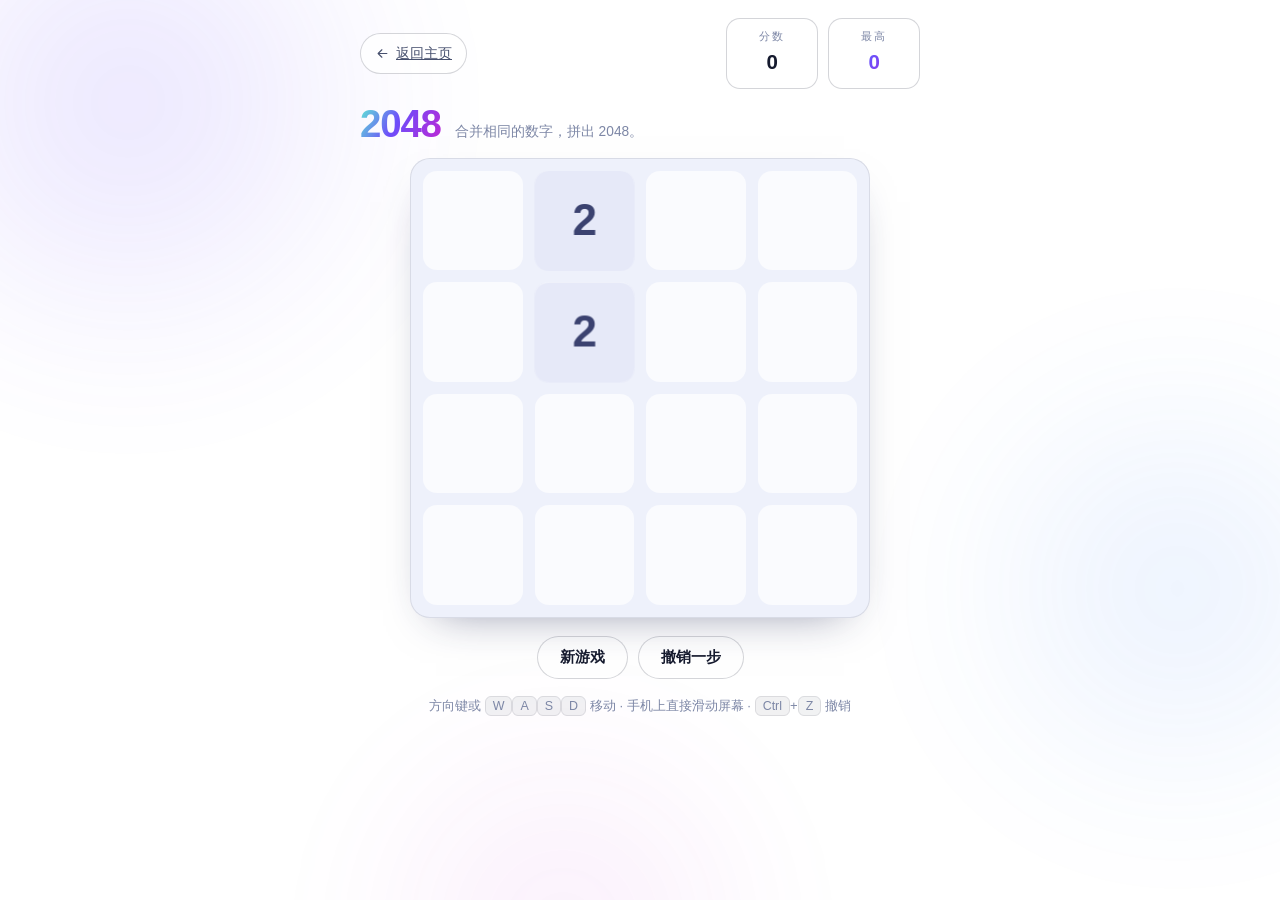
==== 2048.html @ eea37435 "Add a hand-written 2048 game and make it the homepage game entry" ====
<!DOCTYPE html>
<html lang="zh-CN">
<head>
<meta charset="UTF-8">
<meta name="viewport" content="width=device-width, initial-scale=1, viewport-fit=cover">
<title>2048 · 杨鹏博的小游戏</title>
<meta name="description" content="一个用原生 HTML / CSS / JavaScript 手写的 2048：方向键或滑动合并数字，争取拼出 2048。">
<meta name="theme-color" content="#ffffff">
<link rel="icon" href="assets/favicon.svg" type="image/svg+xml">
<style>
  :root{
    --bg:#ffffff;
    --text:#151a2e;
    --text-2:#47506e;
    --text-3:#7d87a6;
    --violet:#6d4dfa;
    --blue:#3b82f6;
    --pink:#c026d3;
    --stroke:rgba(21,26,46,.10);
    --stroke-2:rgba(21,26,46,.18);
    --grad:linear-gradient(120deg,#5eead4,#6d4dfa 45%,#c026d3);
    --board:#eef1fb;
    --cell:rgba(255,255,255,.72);
    --ease:cubic-bezier(.16,1,.3,1);
    --font:"Inter var","Inter",-apple-system,BlinkMacSystemFont,"Segoe UI","PingFang SC","Hiragino Sans GB","Microsoft YaHei",sans-serif;
    /* 棋盘几何：JS 会读取这几个值来摆放方块 */
    --gap:12px;
    --pad:12px;
    --radius:14px;
    --size:min(88vw, 460px, calc(100svh - 320px));
  }
  @media (max-width: 640px){ :root{ --gap:9px; --pad:9px; --radius:11px; } }
  @media (max-height: 760px){ :root{ --size:min(88vw, 460px, calc(100svh - 286px)); } }

  *,*::before,*::after{ box-sizing:border-box; margin:0; padding:0; }
  body{
    min-height:100svh; background:var(--bg); color:var(--text);
    font-family:var(--font); line-height:1.7;
    display:flex; flex-direction:column; align-items:center;
    padding:18px 16px calc(18px + env(safe-area-inset-bottom));
    -webkit-font-smoothing:antialiased; overscroll-behavior:none;
  }
  /* 背景：与主页一致的蓝紫光斑 */
  .bgfx{ position:fixed; inset:0; z-index:-1; overflow:hidden; background:var(--bg); }
  .bgfx i{ position:absolute; border-radius:50%; filter:blur(80px); opacity:.30; }
  .bgfx i:nth-child(1){ width:52vmax; height:52vmax; left:-16vmax; top:-18vmax; background:radial-gradient(circle,rgba(109,77,250,.55),transparent 62%); }
  .bgfx i:nth-child(2){ width:44vmax; height:44vmax; right:-14vmax; top:24vmax; background:radial-gradient(circle,rgba(59,130,246,.42),transparent 62%); }
  .bgfx i:nth-child(3){ width:40vmax; height:40vmax; left:24vmax; bottom:-22vmax; background:radial-gradient(circle,rgba(192,38,211,.32),transparent 62%); }

  .wrap{ width:min(560px,100%); }

  /* 顶栏 */
  .top{ display:flex; align-items:center; gap:12px; margin-bottom:16px; }
  .back{
    display:inline-flex; align-items:center; gap:6px; padding:8px 14px; border-radius:999px;
    font-size:.86rem; color:var(--text-2); border:1px solid var(--stroke-2);
    background:rgba(255,255,255,.7); transition:color .3s, background .3s, transform .3s var(--ease);
  }
  .back:hover{ color:var(--violet); background:#fff; transform:translateY(-2px); }
  .spacer{ flex:1 }

  /* 计分 */
  .scores{ display:flex; gap:10px; }
  .score{
    min-width:92px; padding:8px 14px; border-radius:14px; text-align:center;
    background:rgba(255,255,255,.72); border:1px solid var(--stroke-2);
  }
  .score span{ display:block; font-size:.68rem; letter-spacing:.16em; text-transform:uppercase; color:var(--text-3); }
  .score b{ display:block; font-size:1.28rem; font-variant-numeric:tabular-nums; letter-spacing:-.01em; }
  .score.best b{ background:var(--grad); -webkit-background-clip:text; background-clip:text; -webkit-text-fill-color:transparent; }

  .head{ display:flex; align-items:flex-end; gap:14px; margin-bottom:14px; flex-wrap:wrap; }
  h1{ font-size:clamp(1.7rem,6vw,2.4rem); line-height:1; letter-spacing:-.03em;
      background:var(--grad); -webkit-background-clip:text; background-clip:text; -webkit-text-fill-color:transparent; }
  .tagline{ font-size:.86rem; color:var(--text-3); }

  /* 棋盘 */
  .board-wrap{ position:relative; width:var(--size); height:var(--size); margin:0 auto; }
  .board{
    position:absolute; inset:0; border-radius:calc(var(--radius) + 6px);
    background:var(--board); border:1px solid var(--stroke);
    box-shadow:0 18px 44px -26px rgba(30,37,80,.55);
    padding:var(--pad);
  }
  .cells{ position:absolute; inset:var(--pad); display:grid; grid-template-columns:repeat(4,1fr); grid-template-rows:repeat(4,1fr); gap:var(--gap); }
  .cells i{ border-radius:var(--radius); background:var(--cell); }
  .tiles{ position:absolute; inset:var(--pad); }
  .tile{
    position:absolute; left:0; top:0;
    display:grid; place-items:center; border-radius:var(--radius);
    font-weight:800; letter-spacing:-.02em; font-variant-numeric:tabular-nums;
    transition:transform .13s var(--ease), background .18s, color .18s;
    will-change:transform;
  }
  .tile.is-new{ animation:appear .18s var(--ease); }
  .tile.is-merged{ animation:pop .19s var(--ease); }
  @keyframes appear{ from{ transform:var(--pos) scale(.4); opacity:0 } to{ transform:var(--pos) scale(1); opacity:1 } }
  @keyframes pop{ 0%{ transform:var(--pos) scale(1) } 50%{ transform:var(--pos) scale(1.16) } 100%{ transform:var(--pos) scale(1) } }

  /* 方块配色：低数值走蓝紫，高数值逐步转向粉/金，和站点色调一致 */
  .v2{ background:#e6e9f8; color:#3b4270 }
  .v4{ background:#d5daf6; color:#333a66 }
  .v8{ background:linear-gradient(135deg,#8b74ff,#6d4dfa); color:#fff }
  .v16{ background:linear-gradient(135deg,#6d4dfa,#4f46e5); color:#fff }
  .v32{ background:linear-gradient(135deg,#4f46e5,#3b82f6); color:#fff }
  .v64{ background:linear-gradient(135deg,#3b82f6,#0ea5e9); color:#fff }
  .v128{ background:linear-gradient(135deg,#0ea5e9,#22d3ee); color:#04222b }
  .v256{ background:linear-gradient(135deg,#14b8a6,#5eead4); color:#062b26 }
  .v512{ background:linear-gradient(135deg,#c026d3,#a21caf); color:#fff }
  .v1024{ background:linear-gradient(135deg,#a21caf,#f43f5e); color:#fff }
  .v2048{ background:var(--grad); color:#fff; box-shadow:0 0 0 2px rgba(109,77,250,.35), 0 12px 30px -12px rgba(109,77,250,.9) }
  .vbig{ background:#151a2e; color:#ffd894 }

  /* 覆盖层 */
  .overlay{
    position:absolute; inset:0; border-radius:calc(var(--radius) + 6px);
    display:none; place-items:center; text-align:center; padding:20px;
    background:rgba(255,255,255,.86);
    backdrop-filter:blur(6px); -webkit-backdrop-filter:blur(6px);
    animation:fade .25s var(--ease);
  }
  .overlay.on{ display:grid }
  @keyframes fade{ from{ opacity:0 } to{ opacity:1 } }
  .overlay h2{ font-size:clamp(1.4rem,5vw,1.9rem); letter-spacing:-.02em; }
  .overlay p{ margin-top:8px; color:var(--text-2); font-size:.92rem; }
  .overlay .btns{ display:flex; gap:10px; flex-wrap:wrap; justify-content:center; margin-top:18px; }

  .btn{
    display:inline-flex; align-items:center; gap:8px; padding:11px 22px; border-radius:999px;
    font-size:.92rem; font-weight:600; border:1px solid var(--stroke-2); cursor:pointer;
    background:rgba(255,255,255,.8); color:var(--text);
    transition:transform .35s var(--ease), background .3s, box-shadow .3s, color .3s;
  }
  .btn:hover{ transform:translateY(-2px); background:#fff }
  .btn--primary{ background:var(--grad); color:#fff; border-color:transparent; box-shadow:0 16px 34px -18px rgba(109,77,250,.9) }
  .btn--primary:hover{ box-shadow:0 22px 44px -18px rgba(109,77,250,1) }

  /* 控制区 */
  .controls{ display:flex; gap:10px; flex-wrap:wrap; justify-content:center; margin-top:18px }
  .tips{ margin-top:16px; text-align:center; font-size:.82rem; color:var(--text-3) }
  .tips kbd{
    font-family:inherit; font-size:.78rem; padding:2px 7px; border-radius:6px;
    background:rgba(21,26,46,.06); border:1px solid var(--stroke);
  }
  @media (max-width:640px){ .tips .kb-only{ display:none } }
  @media print{ .bgfx,.controls,.tips{ display:none } }
  @media (prefers-reduced-motion: reduce){
    *{ animation-duration:.001ms !important; transition-duration:.001ms !important }
  }
</style>
</head>
<body>
<div class="bgfx" aria-hidden="true"><i></i><i></i><i></i></div>

<div class="wrap">
  <div class="top">
    <a class="back" href="index.html">
      <svg viewBox="0 0 24 24" width="15" height="15" aria-hidden="true"><path d="M19 12H5M11 6l-6 6 6 6" fill="none" stroke="currentColor" stroke-width="1.8" stroke-linecap="round" stroke-linejoin="round"/></svg>
      返回主页
    </a>
    <span class="spacer"></span>
    <div class="scores">
      <div class="score"><span>分数</span><b id="score">0</b></div>
      <div class="score best"><span>最高</span><b id="best">0</b></div>
    </div>
  </div>

  <div class="head">
    <h1>2048</h1>
    <p class="tagline">合并相同的数字，拼出 2048。</p>
  </div>

  <div class="board-wrap">
    <div class="board">
      <div class="cells" aria-hidden="true">
        <i></i><i></i><i></i><i></i>
        <i></i><i></i><i></i><i></i>
        <i></i><i></i><i></i><i></i>
        <i></i><i></i><i></i><i></i>
      </div>
      <div class="tiles" id="tiles"></div>
    </div>
    <div class="overlay" id="overlay">
      <div>
        <h2 id="ovTitle">游戏结束</h2>
        <p id="ovText"></p>
        <div class="btns">
          <button class="btn btn--primary" id="ovMain" type="button">再来一局</button>
          <button class="btn" id="ovUndo" type="button">撤销一步</button>
        </div>
      </div>
    </div>
  </div>

  <div class="controls">
    <button class="btn" id="newGame" type="button">新游戏</button>
    <button class="btn" id="undoBtn" type="button">撤销一步</button>
  </div>

  <p class="tips">
    <span class="kb-only">方向键或 <kbd>W</kbd><kbd>A</kbd><kbd>S</kbd><kbd>D</kbd> 移动 · </span>
    手机上直接滑动屏幕 · <kbd>Ctrl</kbd>+<kbd>Z</kbd> 撤销
  </p>
</div>

<script>
(function () {
  'use strict';

  var SIZE = 4, TARGET = 2048;
  var tilesEl = document.getElementById('tiles');
  var scoreEl = document.getElementById('score');
  var bestEl  = document.getElementById('best');
  var overlay = document.getElementById('overlay');
  var ovTitle = document.getElementById('ovTitle');
  var ovText  = document.getElementById('ovText');
  var ovMain  = document.getElementById('ovMain');
  var ovUndo  = document.getElementById('ovUndo');
  var board   = document.querySelector('.board');

  var STORE_BEST = 'ypb-2048-best';
  var grid, tiles, score, best = 0, uid = 0, over = false, won = false, keepPlaying = false;
  var history = [];
  var locked = false;

  try { best = parseInt(localStorage.getItem(STORE_BEST) || '0', 10) || 0; } catch (e) { best = 0; }
  bestEl.textContent = best;

  /* 几何：从 CSS 变量读出间隙与内边距，方块用像素定位，动画才顺滑 */
  function geo() {
    var cs = getComputedStyle(document.documentElement);
    var gap = parseFloat(cs.getPropertyValue('--gap')) || 12;
    var pad = parseFloat(cs.getPropertyValue('--pad')) || 12;
    var w = board.clientWidth;
    var inner = w - pad * 2;
    var cell = (inner - gap * (SIZE - 1)) / SIZE;
    return { gap: gap, pad: pad, cell: cell, inner: inner };
  }
  function posOf(r, c) {
    var g = geo();
    return { x: c * (g.cell + g.gap), y: r * (g.cell + g.gap), cell: g.cell };
  }

  function newGrid() {
    grid = [];
    for (var r = 0; r < SIZE; r++) { var row = []; for (var c = 0; c < SIZE; c++) row.push(null); grid.push(row); }
  }

  function emptyCells() {
    var out = [];
    for (var r = 0; r < SIZE; r++) for (var c = 0; c < SIZE; c++) if (!grid[r][c]) out.push({ r: r, c: c });
    return out;
  }

  function addRandom() {
    var free = emptyCells();
    if (!free.length) return null;
    var spot = free[Math.floor(Math.random() * free.length)];
    var t = { id: ++uid, value: Math.random() < 0.9 ? 2 : 4, r: spot.r, c: spot.c, isNew: true };
    grid[spot.r][spot.c] = t;
    tiles.push(t);
    return t;
  }

  /* ---------- 渲染 ---------- */
  var nodes = Object.create(null);

  function classFor(v) {
    if (v <= 2048) return 'v' + v;
    return 'vbig';
  }
  function fontFor(v, cell) {
    var len = String(v).length;
    var ratio = len <= 2 ? 0.44 : (len === 3 ? 0.36 : (len === 4 ? 0.29 : 0.24));
    return Math.max(12, Math.round(cell * ratio));
  }

  function render() {
    var g = geo();
    var seen = Object.create(null);

    for (var i = 0; i < tiles.length; i++) {
      var t = tiles[i];
      var node = nodes[t.id];
      if (!node) {
        node = document.createElement('div');
        node.className = 'tile';
        node.textContent = t.value;
        tilesEl.appendChild(node);
        nodes[t.id] = node;
      }
      seen[t.id] = true;
      node.className = 'tile ' + classFor(t.value) + (t.isNew ? ' is-new' : '') + (t.merged ? ' is-merged' : '');
      node.textContent = t.value;
      var p = posOf(t.r, t.c);
      var size = g.cell;
      node.style.width = size + 'px';
      node.style.height = size + 'px';
      node.style.fontSize = fontFor(t.value, size) + 'px';
      var transform = 'translate3d(' + p.x + 'px,' + p.y + 'px,0)';
      node.style.setProperty('--pos', transform);
      node.style.transform = transform;
    }

    // 清掉已经不存在的（被合并掉的）方块
    for (var id in nodes) {
      if (!seen[id]) { if (nodes[id].parentNode) nodes[id].parentNode.removeChild(nodes[id]); delete nodes[id]; }
    }
    tiles.forEach(function (t) { t.isNew = false; t.merged = false; });
  }

  function paintScore() {
    scoreEl.textContent = score;
    bestEl.textContent = best;
  }

  function saveBest() {
    if (score > best) {
      best = score;
      try { localStorage.setItem(STORE_BEST, String(best)); } catch (e) {}
    }
    paintScore();
  }

  /* ---------- 移动 ---------- */
  function lineCells(dir, index) {
    var out = [];
    for (var i = 0; i < SIZE; i++) {
      if (dir === 'left')  out.push({ r: index, c: i });
      else if (dir === 'right') out.push({ r: index, c: SIZE - 1 - i });
      else if (dir === 'up')    out.push({ r: i, c: index });
      else                      out.push({ r: SIZE - 1 - i, c: index });
    }
    return out;
  }

  function move(dir) {
    if (over || locked) return;
    if (!keepPlaying && won) return;

    var snapshot = {
      grid: grid.map(function (row) { return row.map(function (t) { return t ? { id: t.id, value: t.value, r: t.r, c: t.c } : null; }); }),
      tiles: tiles.map(function (t) { return { id: t.id, value: t.value, r: t.r, c: t.c }; }),
      score: score,
      won: won, keepPlaying: keepPlaying, over: over
    };

    var moved = false, gained = 0;
    var removed = [];
    var merges = [];

    for (var i = 0; i < SIZE; i++) {
      var line = lineCells(dir, i);
      // 按移动方向取出该行/列上的方块
      var seq = [];
      for (var k = 0; k < line.length; k++) {
        var cell = line[k];
        if (grid[cell.r][cell.c]) seq.push(grid[cell.r][cell.c]);
      }
      var output = [];
      for (var n = 0; n < seq.length; n++) {
        if (n + 1 < seq.length && seq[n].value === seq[n + 1].value) {
          var merged = seq[n];
          var other = seq[n + 1];
          merged.value *= 2;
          gained += merged.value;
          merged.merged = true;
          merged.isNew = false;
          output.push(merged);
          removed.push(other);
          grid[other.r][other.c] = null;
          merges.push(merged);
          n++;
          if (merged.value >= TARGET) won = true;
        } else {
          output.push(seq[n]);
        }
      }
      // 重新落位
      for (var m = 0; m < line.length; m++) {
        var pos = line[m];
        var tile = output[m] || null;
        var prev = grid[pos.r][pos.c];
        if (prev && prev !== tile) grid[pos.r][pos.c] = null;
        grid[pos.r][pos.c] = tile;
        if (tile) {
          if (tile.r !== pos.r || tile.c !== pos.c) moved = true;
          tile.r = pos.r; tile.c = pos.c;
        }
      }
    }

    if (!moved) {
      // 位置没变也要处理合并（同数值相邻平移后合并算移动）
      if (!merges.length && !gained) {
        if (isOver()) endGame(false);
        return;
      }
    }

    tiles = tiles.filter(function (t) { return removed.indexOf(t) === -1; });
    score += gained;
    history.push(snapshot);
    if (history.length > 40) history.shift();

    addRandom();
    render();
    saveBest();

    if (won && !keepPlaying) {
      showOverlay('win');
      return;
    }
    if (isOver()) endGame(false);
  }

  function isOver() {
    if (emptyCells().length) return false;
    for (var r = 0; r < SIZE; r++) {
      for (var c = 0; c < SIZE; c++) {
        var v = grid[r][c] ? grid[r][c].value : 0;
        if (c + 1 < SIZE && grid[r][c + 1] && grid[r][c + 1].value === v) return false;
        if (r + 1 < SIZE && grid[r + 1][c] && grid[r + 1][c].value === v) return false;
      }
    }
    return true;
  }

  /* ---------- 结束 / 胜利 / 撤销 ---------- */
  function showOverlay(kind) {
    over = true;
    overlay.classList.add('on');
    if (kind === 'win') {
      ovTitle.textContent = '拼出 2048 了！';
      ovText.textContent = '总分 ' + score + '。可以继续挑战更大的数字。';
      ovMain.textContent = '继续挑战';
      ovMain.dataset.act = 'continue';
      ovUndo.style.display = '';
    } else {
      ovTitle.textContent = '没有可移动的格子了';
      ovText.textContent = '本局得分 ' + score + '，最高分 ' + best + '。';
      ovMain.textContent = '再来一局';
      ovMain.dataset.act = 'restart';
      ovUndo.style.display = history.length ? '' : 'none';
    }
  }
  function endGame() {
    if (over) return;
    showOverlay('lose');
  }
  function hideOverlay() {
    overlay.classList.remove('on');
    ovMain.dataset.act = 'restart';
  }

  function undo() {
    if (!history.length) return;
    var s = history.pop();
    newGrid();
    tiles = [];
    for (var id in nodes) { if (nodes[id].parentNode) nodes[id].parentNode.removeChild(nodes[id]); }
    nodes = Object.create(null);
    s.tiles.forEach(function (t) {
      var tile = { id: t.id, value: t.value, r: t.r, c: t.c };
      tiles.push(tile);
      grid[t.r][t.c] = tile;
    });
    score = s.score; won = s.won; keepPlaying = s.keepPlaying; over = false;
    hideOverlay();
    render();
    paintScore();
  }

  /* ---------- 新游戏 ---------- */
  function start() {
    newGrid();
    tiles = [];
    for (var id in nodes) { if (nodes[id].parentNode) nodes[id].parentNode.removeChild(nodes[id]); }
    nodes = Object.create(null);
    score = 0; uid = 0; over = false; won = false; keepPlaying = false; locked = false;
    history = [];
    hideOverlay();
    addRandom(); addRandom();
    render();
    paintScore();
  }

  /* ---------- 输入 ---------- */
  var lastTouch = null;
  document.addEventListener('keydown', function (e) {
    if ((e.ctrlKey || e.metaKey) && (e.key === 'z' || e.key === 'Z')) { e.preventDefault(); undo(); return; }
    var dir = null;
    if (e.key === 'ArrowLeft' || e.key === 'a' || e.key === 'A') dir = 'left';
    else if (e.key === 'ArrowRight' || e.key === 'd' || e.key === 'D') dir = 'right';
    else if (e.key === 'ArrowUp' || e.key === 'w' || e.key === 'W') dir = 'up';
    else if (e.key === 'ArrowDown' || e.key === 's' || e.key === 'S') dir = 'down';
    if (dir) { e.preventDefault(); move(dir); }
  }, { passive: false });

  document.addEventListener('touchstart', function (e) {
    if (e.touches.length !== 1) return;
    lastTouch = { x: e.touches[0].clientX, y: e.touches[0].clientY };
  }, { passive: true });
  document.addEventListener('touchend', function (e) {
    if (!lastTouch) return;
    var t = e.changedTouches[0];
    var dx = t.clientX - lastTouch.x, dy = t.clientY - lastTouch.y;
    lastTouch = null;
    if (Math.abs(dx) < 24 && Math.abs(dy) < 24) return;
    move(Math.abs(dx) > Math.abs(dy) ? (dx > 0 ? 'right' : 'left') : (dy > 0 ? 'down' : 'up'));
  }, { passive: true });

  ovMain.addEventListener('click', function () {
    if (ovMain.dataset.act === 'continue') { keepPlaying = true; hideOverlay(); over = false; return; }
    start();
  });
  if (ovUndo) ovUndo.addEventListener('click', undo);
  var undoBtn = document.getElementById('undoBtn');
  if (undoBtn) undoBtn.addEventListener('click', undo);
  document.getElementById('newGame').addEventListener('click', start);

  window.addEventListener('resize', function () { render(); });

  /* ---------- 对外只读接口（便于自动化测试） ---------- */
  window.Game2048 = {
    get state() {
      return {
        score: score, best: best, over: over, won: won, keepPlaying: keepPlaying,
        canUndo: history.length > 0,
        grid: grid.map(function (row) { return row.map(function (t) { return t ? t.value : 0; }); })
      };
    },
    move: move,
    undo: undo,
    restart: start,
    run: function (dirs) { (dirs || []).forEach(function (d) { move(d); }); }
  };

  start();
})();
</script>
</body>
</html>
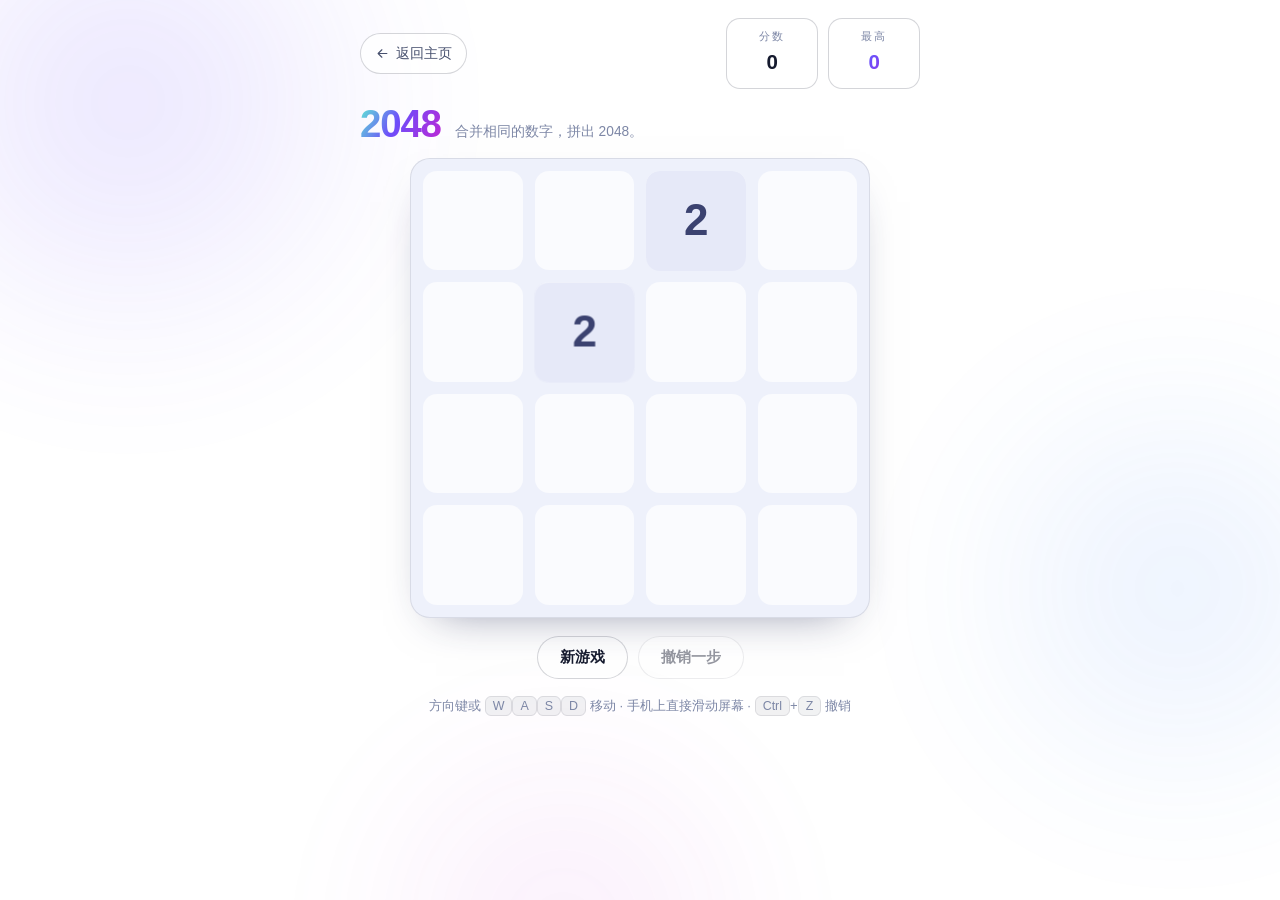
==== commit 07ec2649: "Remove the entry gate, the counting game and all scoring content; rework 2048 interaction" ====
--- a/2048.html
+++ b/2048.html
@@ -2,7 +2,7 @@
 <html lang="zh-CN">
 <head>
 <meta charset="UTF-8">
-<meta name="viewport" content="width=device-width, initial-scale=1, viewport-fit=cover">
+<meta name="viewport" content="width=device-width, initial-scale=1, viewport-fit=cover, user-scalable=no">
 <title>2048 · 杨鹏博的小游戏</title>
 <meta name="description" content="一个用原生 HTML / CSS / JavaScript 手写的 2048：方向键或滑动合并数字，争取拼出 2048。">
 <meta name="theme-color" content="#ffffff">
@@ -27,10 +27,11 @@
     --gap:12px;
     --pad:12px;
     --radius:14px;
+    --slide:.13s;            /* 方块平移时长 */
     --size:min(88vw, 460px, calc(100svh - 320px));
   }
   @media (max-width: 640px){ :root{ --gap:9px; --pad:9px; --radius:11px; } }
-  @media (max-height: 760px){ :root{ --size:min(88vw, 460px, calc(100svh - 286px)); } }
+  @media (max-height: 780px){ :root{ --size:min(88vw, 460px, calc(100svh - 286px)); } }
 
   *,*::before,*::after{ box-sizing:border-box; margin:0; padding:0; }
   body{
@@ -38,7 +39,9 @@
     font-family:var(--font); line-height:1.7;
     display:flex; flex-direction:column; align-items:center;
     padding:18px 16px calc(18px + env(safe-area-inset-bottom));
-    -webkit-font-smoothing:antialiased; overscroll-behavior:none;
+    -webkit-font-smoothing:antialiased;
+    overscroll-behavior:none;
+    -webkit-tap-highlight-color:transparent;
   }
   /* 背景：与主页一致的蓝紫光斑 */
   .bgfx{ position:fixed; inset:0; z-index:-1; overflow:hidden; background:var(--bg); }
@@ -55,6 +58,7 @@
     display:inline-flex; align-items:center; gap:6px; padding:8px 14px; border-radius:999px;
     font-size:.86rem; color:var(--text-2); border:1px solid var(--stroke-2);
     background:rgba(255,255,255,.7); transition:color .3s, background .3s, transform .3s var(--ease);
+    text-decoration:none;
   }
   .back:hover{ color:var(--violet); background:#fff; transform:translateY(-2px); }
   .spacer{ flex:1 }
@@ -62,12 +66,21 @@
   /* 计分 */
   .scores{ display:flex; gap:10px; }
   .score{
-    min-width:92px; padding:8px 14px; border-radius:14px; text-align:center;
+    position:relative; min-width:92px; padding:8px 14px; border-radius:14px; text-align:center;
     background:rgba(255,255,255,.72); border:1px solid var(--stroke-2);
+    transition:transform .25s var(--ease);
   }
   .score span{ display:block; font-size:.68rem; letter-spacing:.16em; text-transform:uppercase; color:var(--text-3); }
   .score b{ display:block; font-size:1.28rem; font-variant-numeric:tabular-nums; letter-spacing:-.01em; }
   .score.best b{ background:var(--grad); -webkit-background-clip:text; background-clip:text; -webkit-text-fill-color:transparent; }
+  .score.bump{ transform:scale(1.06); }
+  /* 加分浮字 */
+  .gain{
+    position:absolute; left:50%; top:2px; transform:translateX(-50%);
+    font-size:.9rem; font-weight:800; color:var(--violet); pointer-events:none;
+    animation:gainUp .7s var(--ease) forwards;
+  }
+  @keyframes gainUp{ from{ opacity:0; transform:translate(-50%,6px) } 30%{ opacity:1 } to{ opacity:0; transform:translate(-50%,-16px) } }
 
   .head{ display:flex; align-items:flex-end; gap:14px; margin-bottom:14px; flex-wrap:wrap; }
   h1{ font-size:clamp(1.7rem,6vw,2.4rem); line-height:1; letter-spacing:-.03em;
@@ -75,12 +88,20 @@
   .tagline{ font-size:.86rem; color:var(--text-3); }
 
   /* 棋盘 */
-  .board-wrap{ position:relative; width:var(--size); height:var(--size); margin:0 auto; }
+  .board-wrap{ position:relative; width:var(--size); height:var(--size); margin:0 auto; touch-action:none; }
   .board{
     position:absolute; inset:0; border-radius:calc(var(--radius) + 6px);
     background:var(--board); border:1px solid var(--stroke);
     box-shadow:0 18px 44px -26px rgba(30,37,80,.55);
     padding:var(--pad);
+    transition:transform .12s var(--ease);
+  }
+  /* 无效移动时轻微抖动，给出明确手感 */
+  .board.shake{ animation:shake .22s ease }
+  @keyframes shake{
+    0%,100%{ transform:translate3d(0,0,0) }
+    25%{ transform:translate3d(-2px,0,0) }
+    75%{ transform:translate3d(2px,0,0) }
   }
   .cells{ position:absolute; inset:var(--pad); display:grid; grid-template-columns:repeat(4,1fr); grid-template-rows:repeat(4,1fr); gap:var(--gap); }
   .cells i{ border-radius:var(--radius); background:var(--cell); }
@@ -89,13 +110,18 @@
     position:absolute; left:0; top:0;
     display:grid; place-items:center; border-radius:var(--radius);
     font-weight:800; letter-spacing:-.02em; font-variant-numeric:tabular-nums;
-    transition:transform .13s var(--ease), background .18s, color .18s;
+    transition:transform var(--slide) var(--ease), background .18s, color .18s, box-shadow .3s;
     will-change:transform;
-  }
-  .tile.is-new{ animation:appear .18s var(--ease); }
-  .tile.is-merged{ animation:pop .19s var(--ease); }
-  @keyframes appear{ from{ transform:var(--pos) scale(.4); opacity:0 } to{ transform:var(--pos) scale(1); opacity:1 } }
-  @keyframes pop{ 0%{ transform:var(--pos) scale(1) } 50%{ transform:var(--pos) scale(1.16) } 100%{ transform:var(--pos) scale(1) } }
+    backface-visibility:hidden;
+  }
+  .tile.is-new{ animation:tileIn .16s var(--ease) }
+  .tile.is-merged{ animation:tilePop .2s var(--ease) }
+  @keyframes tileIn{ from{ transform:var(--pos) scale(.35); opacity:.2 } to{ transform:var(--pos) scale(1); opacity:1 } }
+  @keyframes tilePop{
+    0%{ transform:var(--pos) scale(1) }
+    55%{ transform:var(--pos) scale(1.17) }
+    100%{ transform:var(--pos) scale(1) }
+  }
 
   /* 方块配色：低数值走蓝紫，高数值逐步转向粉/金，和站点色调一致 */
   .v2{ background:#e6e9f8; color:#3b4270 }
@@ -132,8 +158,11 @@
     transition:transform .35s var(--ease), background .3s, box-shadow .3s, color .3s;
   }
   .btn:hover{ transform:translateY(-2px); background:#fff }
+  .btn:active{ transform:translateY(0) scale(.97) }
   .btn--primary{ background:var(--grad); color:#fff; border-color:transparent; box-shadow:0 16px 34px -18px rgba(109,77,250,.9) }
   .btn--primary:hover{ box-shadow:0 22px 44px -18px rgba(109,77,250,1) }
+  .btn[disabled]{ opacity:.45; cursor:default; transform:none }
+  .btn[disabled]:hover{ transform:none; background:rgba(255,255,255,.8) }
 
   /* 控制区 */
   .controls{ display:flex; gap:10px; flex-wrap:wrap; justify-content:center; margin-top:18px }
@@ -160,8 +189,8 @@
     </a>
     <span class="spacer"></span>
     <div class="scores">
-      <div class="score"><span>分数</span><b id="score">0</b></div>
-      <div class="score best"><span>最高</span><b id="best">0</b></div>
+      <div class="score" id="scoreBox"><span>分数</span><b id="score">0</b></div>
+      <div class="score best" id="bestBox"><span>最高</span><b id="best">0</b></div>
     </div>
   </div>
 
@@ -170,8 +199,8 @@
     <p class="tagline">合并相同的数字，拼出 2048。</p>
   </div>
 
-  <div class="board-wrap">
-    <div class="board">
+  <div class="board-wrap" id="boardWrap">
+    <div class="board" id="board">
       <div class="cells" aria-hidden="true">
         <i></i><i></i><i></i><i></i>
         <i></i><i></i><i></i><i></i>
@@ -207,68 +236,67 @@
 (function () {
   'use strict';
 
-  var SIZE = 4, TARGET = 2048;
-  var tilesEl = document.getElementById('tiles');
-  var scoreEl = document.getElementById('score');
-  var bestEl  = document.getElementById('best');
-  var overlay = document.getElementById('overlay');
-  var ovTitle = document.getElementById('ovTitle');
-  var ovText  = document.getElementById('ovText');
-  var ovMain  = document.getElementById('ovMain');
-  var ovUndo  = document.getElementById('ovUndo');
-  var board   = document.querySelector('.board');
+  var SIZE = 4;                 // 棋盘边长，想改 5×5 就改这里
+  var TARGET = 2048;
+  var MOVE_DELAY = 120;         // 单次移动的动画节流（毫秒），比 CSS 过渡略短以免手感发黏
+  var MAX_QUEUE = 3;            // 最多预排 3 步，防止手速过快时画面追不上
+
+  var tilesEl  = document.getElementById('tiles');
+  var boardEl  = document.getElementById('board');
+  var scoreEl  = document.getElementById('score');
+  var bestEl   = document.getElementById('best');
+  var scoreBox = document.getElementById('scoreBox');
+  var overlay  = document.getElementById('overlay');
+  var ovTitle  = document.getElementById('ovTitle');
+  var ovText   = document.getElementById('ovText');
+  var ovMain   = document.getElementById('ovMain');
+  var ovUndo   = document.getElementById('ovUndo');
+  var undoBtn  = document.getElementById('undoBtn');
 
   var STORE_BEST = 'ypb-2048-best';
-  var grid, tiles, score, best = 0, uid = 0, over = false, won = false, keepPlaying = false;
+
+  var grid, tiles, nodes, score, best = 0, uid = 0;
+  var over = false, won = false, keepPlaying = false;
   var history = [];
-  var locked = false;
+  var queue = [];
+  var moveTimer = null;
 
   try { best = parseInt(localStorage.getItem(STORE_BEST) || '0', 10) || 0; } catch (e) { best = 0; }
   bestEl.textContent = best;
 
-  /* 几何：从 CSS 变量读出间隙与内边距，方块用像素定位，动画才顺滑 */
+  /* ---------------- 几何 ---------------- */
   function geo() {
     var cs = getComputedStyle(document.documentElement);
     var gap = parseFloat(cs.getPropertyValue('--gap')) || 12;
     var pad = parseFloat(cs.getPropertyValue('--pad')) || 12;
-    var w = board.clientWidth;
-    var inner = w - pad * 2;
-    var cell = (inner - gap * (SIZE - 1)) / SIZE;
-    return { gap: gap, pad: pad, cell: cell, inner: inner };
-  }
-  function posOf(r, c) {
-    var g = geo();
-    return { x: c * (g.cell + g.gap), y: r * (g.cell + g.gap), cell: g.cell };
-  }
-
-  function newGrid() {
-    grid = [];
-    for (var r = 0; r < SIZE; r++) { var row = []; for (var c = 0; c < SIZE; c++) row.push(null); grid.push(row); }
-  }
-
-  function emptyCells() {
+    var w = boardEl.clientWidth;
+    var cell = (w - pad * 2 - gap * (SIZE - 1)) / SIZE;
+    return { gap: gap, pad: pad, cell: cell };
+  }
+
+  /* ---------------- 状态 ---------------- */
+  function emptyGrid() {
+    var g = [];
+    for (var r = 0; r < SIZE; r++) { var row = []; for (var c = 0; c < SIZE; c++) row.push(null); g.push(row); }
+    return g;
+  }
+  function freeCells() {
     var out = [];
     for (var r = 0; r < SIZE; r++) for (var c = 0; c < SIZE; c++) if (!grid[r][c]) out.push({ r: r, c: c });
     return out;
   }
-
-  function addRandom() {
-    var free = emptyCells();
+  function spawn() {
+    var free = freeCells();
     if (!free.length) return null;
-    var spot = free[Math.floor(Math.random() * free.length)];
-    var t = { id: ++uid, value: Math.random() < 0.9 ? 2 : 4, r: spot.r, c: spot.c, isNew: true };
-    grid[spot.r][spot.c] = t;
+    var s = free[(Math.random() * free.length) | 0];
+    var t = { id: ++uid, value: Math.random() < 0.9 ? 2 : 4, r: s.r, c: s.c, isNew: true };
+    grid[s.r][s.c] = t;
     tiles.push(t);
     return t;
   }
 
-  /* ---------- 渲染 ---------- */
-  var nodes = Object.create(null);
-
-  function classFor(v) {
-    if (v <= 2048) return 'v' + v;
-    return 'vbig';
-  }
+  /* ---------------- 渲染 ---------------- */
+  function classFor(v) { return v <= 2048 ? 'v' + v : 'vbig'; }
   function fontFor(v, cell) {
     var len = String(v).length;
     var ratio = len <= 2 ? 0.44 : (len === 3 ? 0.36 : (len === 4 ? 0.29 : 0.24));
@@ -277,7 +305,7 @@
 
   function render() {
     var g = geo();
-    var seen = Object.create(null);
+    var alive = Object.create(null);
 
     for (var i = 0; i < tiles.length; i++) {
       var t = tiles[i];
@@ -285,33 +313,58 @@
       if (!node) {
         node = document.createElement('div');
         node.className = 'tile';
-        node.textContent = t.value;
         tilesEl.appendChild(node);
         nodes[t.id] = node;
+        t.isNew = true;
       }
-      seen[t.id] = true;
-      node.className = 'tile ' + classFor(t.value) + (t.isNew ? ' is-new' : '') + (t.merged ? ' is-merged' : '');
+      alive[t.id] = true;
+
       node.textContent = t.value;
-      var p = posOf(t.r, t.c);
-      var size = g.cell;
-      node.style.width = size + 'px';
-      node.style.height = size + 'px';
-      node.style.fontSize = fontFor(t.value, size) + 'px';
-      var transform = 'translate3d(' + p.x + 'px,' + p.y + 'px,0)';
-      node.style.setProperty('--pos', transform);
-      node.style.transform = transform;
-    }
-
-    // 清掉已经不存在的（被合并掉的）方块
+      node.style.width = g.cell + 'px';
+      node.style.height = g.cell + 'px';
+      node.style.fontSize = fontFor(t.value, g.cell) + 'px';
+
+      var x = t.c * (g.cell + g.gap);
+      var y = t.r * (g.cell + g.gap);
+      var pos = 'translate3d(' + x + 'px,' + y + 'px,0)';
+      node.style.setProperty('--pos', pos);
+      node.style.transform = pos;
+
+      var cls = 'tile ' + classFor(t.value);
+      if (t.isNew) cls += ' is-new';
+      if (t.merged) cls += ' is-merged';
+      if (node.className !== cls) node.className = cls;
+
+      t.isNew = false;
+      t.merged = false;
+    }
+
     for (var id in nodes) {
-      if (!seen[id]) { if (nodes[id].parentNode) nodes[id].parentNode.removeChild(nodes[id]); delete nodes[id]; }
-    }
-    tiles.forEach(function (t) { t.isNew = false; t.merged = false; });
-  }
-
-  function paintScore() {
-    scoreEl.textContent = score;
-    bestEl.textContent = best;
+      if (!alive[id]) {
+        var dead = nodes[id];
+        if (dead.parentNode) dead.parentNode.removeChild(dead);
+        delete nodes[id];
+      }
+    }
+  }
+
+  function clearBoard() {
+    for (var id in nodes) { if (nodes[id].parentNode) nodes[id].parentNode.removeChild(nodes[id]); }
+    nodes = Object.create(null);
+    tiles = [];
+  }
+
+  function paintScore() { scoreEl.textContent = score; bestEl.textContent = best; }
+
+  function flashGain(amount) {
+    if (!amount) return;
+    var el = document.createElement('span');
+    el.className = 'gain';
+    el.textContent = '+' + amount;
+    scoreBox.appendChild(el);
+    window.setTimeout(function () { if (el.parentNode) el.parentNode.removeChild(el); }, 720);
+    scoreBox.classList.add('bump');
+    window.setTimeout(function () { scoreBox.classList.remove('bump'); }, 200);
   }
 
   function saveBest() {
@@ -322,11 +375,11 @@
     paintScore();
   }
 
-  /* ---------- 移动 ---------- */
-  function lineCells(dir, index) {
+  /* ---------------- 移动内核 ---------------- */
+  function lineOf(dir, index) {
     var out = [];
     for (var i = 0; i < SIZE; i++) {
-      if (dir === 'left')  out.push({ r: index, c: i });
+      if (dir === 'left')       out.push({ r: index, c: i });
       else if (dir === 'right') out.push({ r: index, c: SIZE - 1 - i });
       else if (dir === 'up')    out.push({ r: i, c: index });
       else                      out.push({ r: SIZE - 1 - i, c: index });
@@ -334,91 +387,105 @@
     return out;
   }
 
-  function move(dir) {
-    if (over || locked) return;
-    if (!keepPlaying && won) return;
-
-    var snapshot = {
-      grid: grid.map(function (row) { return row.map(function (t) { return t ? { id: t.id, value: t.value, r: t.r, c: t.c } : null; }); }),
-      tiles: tiles.map(function (t) { return { id: t.id, value: t.value, r: t.r, c: t.c }; }),
-      score: score,
-      won: won, keepPlaying: keepPlaying, over: over
+  function snapshot() {
+    return {
+      score: score, won: won, keepPlaying: keepPlaying,
+      tiles: tiles.map(function (t) { return { id: t.id, value: t.value, r: t.r, c: t.c }; })
     };
-
+  }
+
+  /* 执行一步；返回 { moved, gained } */
+  function apply(dir) {
     var moved = false, gained = 0;
-    var removed = [];
-    var merges = [];
+    var removed = Object.create(null);
 
     for (var i = 0; i < SIZE; i++) {
-      var line = lineCells(dir, i);
-      // 按移动方向取出该行/列上的方块
+      var line = lineOf(dir, i);
+
+      // 1) 按方向收集现有方块
       var seq = [];
       for (var k = 0; k < line.length; k++) {
         var cell = line[k];
-        if (grid[cell.r][cell.c]) seq.push(grid[cell.r][cell.c]);
+        var t = grid[cell.r][cell.c];
+        if (t) seq.push(t);
       }
-      var output = [];
+
+      // 2) 合并同值相邻项
+      var out = [];
       for (var n = 0; n < seq.length; n++) {
         if (n + 1 < seq.length && seq[n].value === seq[n + 1].value) {
-          var merged = seq[n];
-          var other = seq[n + 1];
-          merged.value *= 2;
-          gained += merged.value;
-          merged.merged = true;
-          merged.isNew = false;
-          output.push(merged);
-          removed.push(other);
-          grid[other.r][other.c] = null;
-          merges.push(merged);
+          var keep = seq[n], gone = seq[n + 1];
+          keep.value *= 2;
+          keep.merged = true;
+          keep.isNew = false;
+          gained += keep.value;
+          removed[gone.id] = true;
+          out.push(keep);
+          if (keep.value >= TARGET) won = true;
           n++;
-          if (merged.value >= TARGET) won = true;
         } else {
-          output.push(seq[n]);
+          out.push(seq[n]);
         }
       }
-      // 重新落位
+
+      // 3) 落位
       for (var m = 0; m < line.length; m++) {
-        var pos = line[m];
-        var tile = output[m] || null;
-        var prev = grid[pos.r][pos.c];
-        if (prev && prev !== tile) grid[pos.r][pos.c] = null;
-        grid[pos.r][pos.c] = tile;
+        var p = line[m];
+        var tile = out[m] || null;
+        grid[p.r][p.c] = tile;
         if (tile) {
-          if (tile.r !== pos.r || tile.c !== pos.c) moved = true;
-          tile.r = pos.r; tile.c = pos.c;
+          if (tile.r !== p.r || tile.c !== p.c) { moved = true; tile.r = p.r; tile.c = p.c; }
         }
       }
     }
 
-    if (!moved) {
-      // 位置没变也要处理合并（同数值相邻平移后合并算移动）
-      if (!merges.length && !gained) {
-        if (isOver()) endGame(false);
-        return;
-      }
-    }
-
-    tiles = tiles.filter(function (t) { return removed.indexOf(t) === -1; });
-    score += gained;
-    history.push(snapshot);
+    // 有合并就一定算「发生了移动」
+    if (gained > 0) moved = true;
+
+    if (!moved) return { moved: false, gained: 0, removed: null };
+
+    tiles = tiles.filter(function (t) { return !removed[t.id]; });
+    return { moved: true, gained: gained, removed: removed };
+  }
+
+  /* ---------------- 一次完整的回合 ---------------- */
+  function doMove(dir) {
+    if (over) return false;
+    if (!keepPlaying && won) return false;
+
+    var before = snapshot();
+    var res = apply(dir);
+
+    if (!res.moved) {
+      // 无效移动：给一点抖动反馈，不消耗任何状态
+      boardEl.classList.remove('shake');
+      void boardEl.offsetWidth;
+      boardEl.classList.add('shake');
+      window.setTimeout(function () { boardEl.classList.remove('shake'); }, 240);
+      if (noMovesLeft()) endGame();
+      return false;
+    }
+
+    history.push(before);
     if (history.length > 40) history.shift();
 
-    addRandom();
+    score += res.gained;
+    spawn();
     render();
     saveBest();
-
-    if (won && !keepPlaying) {
-      showOverlay('win');
-      return;
-    }
-    if (isOver()) endGame(false);
-  }
-
-  function isOver() {
-    if (emptyCells().length) return false;
+    flashGain(res.gained);
+    syncUndo();
+
+    if (won && !keepPlaying) { showOverlay('win'); return true; }
+    if (noMovesLeft()) endGame();
+    return true;
+  }
+
+  function noMovesLeft() {
+    if (freeCells().length) return false;
     for (var r = 0; r < SIZE; r++) {
       for (var c = 0; c < SIZE; c++) {
-        var v = grid[r][c] ? grid[r][c].value : 0;
+        var v = grid[r][c] && grid[r][c].value;
         if (c + 1 < SIZE && grid[r][c + 1] && grid[r][c + 1].value === v) return false;
         if (r + 1 < SIZE && grid[r + 1][c] && grid[r + 1][c].value === v) return false;
       }
@@ -426,114 +493,180 @@
     return true;
   }
 
-  /* ---------- 结束 / 胜利 / 撤销 ---------- */
+  /* ---------------- 输入排队：连按不丢步，动画不打架 ---------------- */
+  function enqueue(dir) {
+    if (over) return;
+    if (!keepPlaying && won) return;
+    if (queue.length >= MAX_QUEUE) return;
+    if (queue.length && queue[queue.length - 1] === dir) return;   // 同方向连按不叠加
+    queue.push(dir);
+    pump();
+  }
+
+  function pump() {
+    if (moveTimer || !queue.length) return;
+    var dir = queue.shift();
+    doMove(dir);
+    moveTimer = window.setTimeout(function () {
+      moveTimer = null;
+      if (queue.length) pump();
+      else syncUndo();
+    }, MOVE_DELAY);
+  }
+
+  function syncUndo() {
+    var has = history.length > 0;
+    if (undoBtn) undoBtn.disabled = !has;
+    if (ovUndo) ovUndo.disabled = !has;
+  }
+
+  /* ---------------- 结束 / 胜利 / 撤销 ---------------- */
   function showOverlay(kind) {
     over = true;
+    queue.length = 0;
     overlay.classList.add('on');
     if (kind === 'win') {
       ovTitle.textContent = '拼出 2048 了！';
       ovText.textContent = '总分 ' + score + '。可以继续挑战更大的数字。';
       ovMain.textContent = '继续挑战';
       ovMain.dataset.act = 'continue';
-      ovUndo.style.display = '';
     } else {
       ovTitle.textContent = '没有可移动的格子了';
       ovText.textContent = '本局得分 ' + score + '，最高分 ' + best + '。';
       ovMain.textContent = '再来一局';
       ovMain.dataset.act = 'restart';
-      ovUndo.style.display = history.length ? '' : 'none';
-    }
-  }
-  function endGame() {
-    if (over) return;
-    showOverlay('lose');
-  }
-  function hideOverlay() {
-    overlay.classList.remove('on');
-    ovMain.dataset.act = 'restart';
-  }
+    }
+    syncUndo();
+  }
+  function endGame() { if (!over) showOverlay('lose'); }
+  function hideOverlay() { overlay.classList.remove('on'); ovMain.dataset.act = 'restart'; }
 
   function undo() {
     if (!history.length) return;
     var s = history.pop();
-    newGrid();
-    tiles = [];
-    for (var id in nodes) { if (nodes[id].parentNode) nodes[id].parentNode.removeChild(nodes[id]); }
-    nodes = Object.create(null);
+    queue.length = 0;
+    if (moveTimer) { window.clearTimeout(moveTimer); moveTimer = null; }
+
+    grid = emptyGrid();
+    clearBoard();
     s.tiles.forEach(function (t) {
       var tile = { id: t.id, value: t.value, r: t.r, c: t.c };
       tiles.push(tile);
       grid[t.r][t.c] = tile;
     });
-    score = s.score; won = s.won; keepPlaying = s.keepPlaying; over = false;
+    score = s.score; won = s.won; keepPlaying = s.keepPlaying;
+    over = false;
     hideOverlay();
     render();
     paintScore();
-  }
-
-  /* ---------- 新游戏 ---------- */
+    syncUndo();
+  }
+
+  /* ---------------- 新游戏 ---------------- */
   function start() {
-    newGrid();
-    tiles = [];
-    for (var id in nodes) { if (nodes[id].parentNode) nodes[id].parentNode.removeChild(nodes[id]); }
-    nodes = Object.create(null);
-    score = 0; uid = 0; over = false; won = false; keepPlaying = false; locked = false;
+    queue.length = 0;
+    if (moveTimer) { window.clearTimeout(moveTimer); moveTimer = null; }
+    grid = emptyGrid();
+    clearBoard();
+    score = 0; uid = 0; over = false; won = false; keepPlaying = false;
     history = [];
     hideOverlay();
-    addRandom(); addRandom();
+    spawn(); spawn();
     render();
     paintScore();
-  }
-
-  /* ---------- 输入 ---------- */
-  var lastTouch = null;
+    syncUndo();
+  }
+
+  /* ---------------- 输入 ---------------- */
+  var KEYMAP = {
+    ArrowLeft: 'left', ArrowRight: 'right', ArrowUp: 'up', ArrowDown: 'down',
+    a: 'left', d: 'right', w: 'up', s: 'down',
+    A: 'left', D: 'right', W: 'up', S: 'down',
+    h: 'left', l: 'right', k: 'up', j: 'down'
+  };
+
   document.addEventListener('keydown', function (e) {
     if ((e.ctrlKey || e.metaKey) && (e.key === 'z' || e.key === 'Z')) { e.preventDefault(); undo(); return; }
-    var dir = null;
-    if (e.key === 'ArrowLeft' || e.key === 'a' || e.key === 'A') dir = 'left';
-    else if (e.key === 'ArrowRight' || e.key === 'd' || e.key === 'D') dir = 'right';
-    else if (e.key === 'ArrowUp' || e.key === 'w' || e.key === 'W') dir = 'up';
-    else if (e.key === 'ArrowDown' || e.key === 's' || e.key === 'S') dir = 'down';
-    if (dir) { e.preventDefault(); move(dir); }
-  }, { passive: false });
-
-  document.addEventListener('touchstart', function (e) {
+    if (e.key === 'r' || e.key === 'R') {
+      if (!e.ctrlKey && !e.metaKey) { e.preventDefault(); start(); return; }
+    }
+    var dir = KEYMAP[e.key];
+    if (!dir) return;
+    e.preventDefault();
+    enqueue(dir);
+  });
+
+  /* 触控：记录起点与时间，按方向 + 距离判定，短促滑动也能识别 */
+  var touch = null;
+  var wrap = document.getElementById('boardWrap');
+
+  function touchStart(e) {
     if (e.touches.length !== 1) return;
-    lastTouch = { x: e.touches[0].clientX, y: e.touches[0].clientY };
-  }, { passive: true });
-  document.addEventListener('touchend', function (e) {
-    if (!lastTouch) return;
+    var t = e.touches[0];
+    touch = { x: t.clientX, y: t.clientY, at: Date.now() };
+  }
+  function touchEnd(e) {
+    if (!touch) return;
     var t = e.changedTouches[0];
-    var dx = t.clientX - lastTouch.x, dy = t.clientY - lastTouch.y;
-    lastTouch = null;
-    if (Math.abs(dx) < 24 && Math.abs(dy) < 24) return;
-    move(Math.abs(dx) > Math.abs(dy) ? (dx > 0 ? 'right' : 'left') : (dy > 0 ? 'down' : 'up'));
-  }, { passive: true });
+    var dx = t.clientX - touch.x, dy = t.clientY - touch.y;
+    var dt = Date.now() - touch.at;
+    touch = null;
+
+    var adx = Math.abs(dx), ady = Math.abs(dy);
+    // 快滑（<250ms）放宽到 18px，慢滑要求 30px，避免误触
+    var need = dt < 250 ? 18 : 30;
+    if (Math.max(adx, ady) < need) return;
+    enqueue(adx > ady ? (dx > 0 ? 'right' : 'left') : (dy > 0 ? 'down' : 'up'));
+  }
+
+  if (wrap) {
+    wrap.addEventListener('touchstart', touchStart, { passive: true });
+    wrap.addEventListener('touchend', touchEnd, { passive: true });
+    // 阻止移动端双击缩放，避免快速连滑被浏览器当成缩放
+    wrap.addEventListener('touchmove', function (e) { if (e.cancelable) e.preventDefault(); }, { passive: false });
+  }
+  // 桌面端也允许在棋盘上拖拽
+  var drag = null;
+  if (wrap) {
+    wrap.addEventListener('mousedown', function (e) { drag = { x: e.clientX, y: e.clientY }; });
+    window.addEventListener('mouseup', function (e) {
+      if (!drag) return;
+      var dx = e.clientX - drag.x, dy = e.clientY - drag.y;
+      drag = null;
+      var adx = Math.abs(dx), ady = Math.abs(dy);
+      if (Math.max(adx, ady) < 40) return;
+      enqueue(adx > ady ? (dx > 0 ? 'right' : 'left') : (dy > 0 ? 'down' : 'up'));
+    });
+  }
 
   ovMain.addEventListener('click', function () {
-    if (ovMain.dataset.act === 'continue') { keepPlaying = true; hideOverlay(); over = false; return; }
+    if (ovMain.dataset.act === 'continue') { keepPlaying = true; over = false; hideOverlay(); return; }
     start();
   });
   if (ovUndo) ovUndo.addEventListener('click', undo);
-  var undoBtn = document.getElementById('undoBtn');
   if (undoBtn) undoBtn.addEventListener('click', undo);
   document.getElementById('newGame').addEventListener('click', start);
 
-  window.addEventListener('resize', function () { render(); });
-
-  /* ---------- 对外只读接口（便于自动化测试） ---------- */
+  var resizeTimer = null;
+  window.addEventListener('resize', function () {
+    if (resizeTimer) window.clearTimeout(resizeTimer);
+    resizeTimer = window.setTimeout(render, 80);
+  });
+
+  /* ---------------- 对外只读接口（便于自动化测试） ---------------- */
   window.Game2048 = {
     get state() {
       return {
         score: score, best: best, over: over, won: won, keepPlaying: keepPlaying,
-        canUndo: history.length > 0,
+        canUndo: history.length > 0, queued: queue.length,
         grid: grid.map(function (row) { return row.map(function (t) { return t ? t.value : 0; }); })
       };
     },
-    move: move,
+    get tiles() { return tiles.map(function (t) { return { id: t.id, value: t.value, r: t.r, c: t.c }; }); },
+    move: doMove,            // 立即执行一步（测试用）
+    press: enqueue,          // 走输入队列（等同真实按键）
     undo: undo,
-    restart: start,
-    run: function (dirs) { (dirs || []).forEach(function (d) { move(d); }); }
+    restart: start
   };
 
   start();
